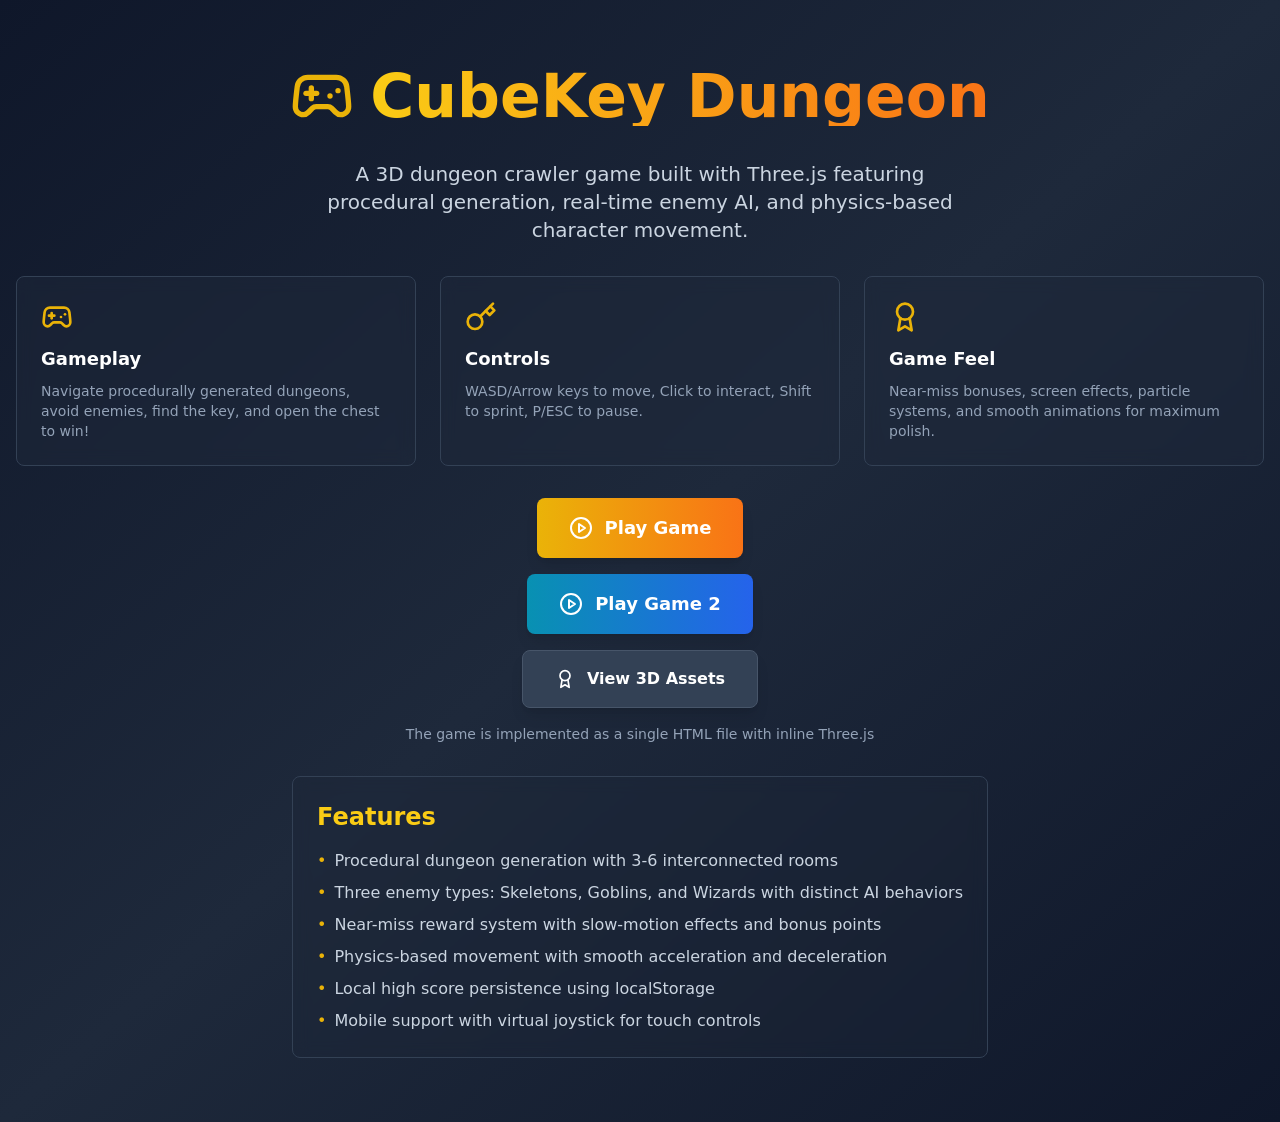
==== index.html @ 013eb05b "Updates" ====
<!doctype html>
<html lang="en">
  <head>
    <meta charset="UTF-8" />
    <link rel="icon" type="image/svg+xml" href="/vite.svg" />
    <meta name="viewport" content="width=device-width, initial-scale=1.0" />
    <title>Three.js Web App Development</title>
    <meta property="og:image" content="https://bolt.new/static/og_default.png" />
    <meta name="twitter:card" content="summary_large_image" />
    <meta name="twitter:image" content="https://bolt.new/static/og_default.png" />
    <script type="module" crossorigin src="/assets/index-D_ZJsacf.js"></script>
    <link rel="stylesheet" crossorigin href="/assets/index-obFnwExK.css">
  </head>
  <body>
    <div id="root"></div>
  </body>
</html>
---- assets/index-obFnwExK.css ----
*,:before,:after{--tw-border-spacing-x: 0;--tw-border-spacing-y: 0;--tw-translate-x: 0;--tw-translate-y: 0;--tw-rotate: 0;--tw-skew-x: 0;--tw-skew-y: 0;--tw-scale-x: 1;--tw-scale-y: 1;--tw-pan-x: ;--tw-pan-y: ;--tw-pinch-zoom: ;--tw-scroll-snap-strictness: proximity;--tw-gradient-from-position: ;--tw-gradient-via-position: ;--tw-gradient-to-position: ;--tw-ordinal: ;--tw-slashed-zero: ;--tw-numeric-figure: ;--tw-numeric-spacing: ;--tw-numeric-fraction: ;--tw-ring-inset: ;--tw-ring-offset-width: 0px;--tw-ring-offset-color: #fff;--tw-ring-color: rgb(59 130 246 / .5);--tw-ring-offset-shadow: 0 0 #0000;--tw-ring-shadow: 0 0 #0000;--tw-shadow: 0 0 #0000;--tw-shadow-colored: 0 0 #0000;--tw-blur: ;--tw-brightness: ;--tw-contrast: ;--tw-grayscale: ;--tw-hue-rotate: ;--tw-invert: ;--tw-saturate: ;--tw-sepia: ;--tw-drop-shadow: ;--tw-backdrop-blur: ;--tw-backdrop-brightness: ;--tw-backdrop-contrast: ;--tw-backdrop-grayscale: ;--tw-backdrop-hue-rotate: ;--tw-backdrop-invert: ;--tw-backdrop-opacity: ;--tw-backdrop-saturate: ;--tw-backdrop-sepia: ;--tw-contain-size: ;--tw-contain-layout: ;--tw-contain-paint: ;--tw-contain-style: }::backdrop{--tw-border-spacing-x: 0;--tw-border-spacing-y: 0;--tw-translate-x: 0;--tw-translate-y: 0;--tw-rotate: 0;--tw-skew-x: 0;--tw-skew-y: 0;--tw-scale-x: 1;--tw-scale-y: 1;--tw-pan-x: ;--tw-pan-y: ;--tw-pinch-zoom: ;--tw-scroll-snap-strictness: proximity;--tw-gradient-from-position: ;--tw-gradient-via-position: ;--tw-gradient-to-position: ;--tw-ordinal: ;--tw-slashed-zero: ;--tw-numeric-figure: ;--tw-numeric-spacing: ;--tw-numeric-fraction: ;--tw-ring-inset: ;--tw-ring-offset-width: 0px;--tw-ring-offset-color: #fff;--tw-ring-color: rgb(59 130 246 / .5);--tw-ring-offset-shadow: 0 0 #0000;--tw-ring-shadow: 0 0 #0000;--tw-shadow: 0 0 #0000;--tw-shadow-colored: 0 0 #0000;--tw-blur: ;--tw-brightness: ;--tw-contrast: ;--tw-grayscale: ;--tw-hue-rotate: ;--tw-invert: ;--tw-saturate: ;--tw-sepia: ;--tw-drop-shadow: ;--tw-backdrop-blur: ;--tw-backdrop-brightness: ;--tw-backdrop-contrast: ;--tw-backdrop-grayscale: ;--tw-backdrop-hue-rotate: ;--tw-backdrop-invert: ;--tw-backdrop-opacity: ;--tw-backdrop-saturate: ;--tw-backdrop-sepia: ;--tw-contain-size: ;--tw-contain-layout: ;--tw-contain-paint: ;--tw-contain-style: }*,:before,:after{box-sizing:border-box;border-width:0;border-style:solid;border-color:#e5e7eb}:before,:after{--tw-content: ""}html,:host{line-height:1.5;-webkit-text-size-adjust:100%;-moz-tab-size:4;-o-tab-size:4;tab-size:4;font-family:ui-sans-serif,system-ui,sans-serif,"Apple Color Emoji","Segoe UI Emoji",Segoe UI Symbol,"Noto Color Emoji";font-feature-settings:normal;font-variation-settings:normal;-webkit-tap-highlight-color:transparent}body{margin:0;line-height:inherit}hr{height:0;color:inherit;border-top-width:1px}abbr:where([title]){-webkit-text-decoration:underline dotted;text-decoration:underline dotted}h1,h2,h3,h4,h5,h6{font-size:inherit;font-weight:inherit}a{color:inherit;text-decoration:inherit}b,strong{font-weight:bolder}code,kbd,samp,pre{font-family:ui-monospace,SFMono-Regular,Menlo,Monaco,Consolas,Liberation Mono,Courier New,monospace;font-feature-settings:normal;font-variation-settings:normal;font-size:1em}small{font-size:80%}sub,sup{font-size:75%;line-height:0;position:relative;vertical-align:baseline}sub{bottom:-.25em}sup{top:-.5em}table{text-indent:0;border-color:inherit;border-collapse:collapse}button,input,optgroup,select,textarea{font-family:inherit;font-feature-settings:inherit;font-variation-settings:inherit;font-size:100%;font-weight:inherit;line-height:inherit;letter-spacing:inherit;color:inherit;margin:0;padding:0}button,select{text-transform:none}button,input:where([type=button]),input:where([type=reset]),input:where([type=submit]){-webkit-appearance:button;background-color:transparent;background-image:none}:-moz-focusring{outline:auto}:-moz-ui-invalid{box-shadow:none}progress{vertical-align:baseline}::-webkit-inner-spin-button,::-webkit-outer-spin-button{height:auto}[type=search]{-webkit-appearance:textfield;outline-offset:-2px}::-webkit-search-decoration{-webkit-appearance:none}::-webkit-file-upload-button{-webkit-appearance:button;font:inherit}summary{display:list-item}blockquote,dl,dd,h1,h2,h3,h4,h5,h6,hr,figure,p,pre{margin:0}fieldset{margin:0;padding:0}legend{padding:0}ol,ul,menu{list-style:none;margin:0;padding:0}dialog{padding:0}textarea{resize:vertical}input::-moz-placeholder,textarea::-moz-placeholder{opacity:1;color:#9ca3af}input::placeholder,textarea::placeholder{opacity:1;color:#9ca3af}button,[role=button]{cursor:pointer}:disabled{cursor:default}img,svg,video,canvas,audio,iframe,embed,object{display:block;vertical-align:middle}img,video{max-width:100%;height:auto}[hidden]:where(:not([hidden=until-found])){display:none}.container{width:100%}@media (min-width: 640px){.container{max-width:640px}}@media (min-width: 768px){.container{max-width:768px}}@media (min-width: 1024px){.container{max-width:1024px}}@media (min-width: 1280px){.container{max-width:1280px}}@media (min-width: 1536px){.container{max-width:1536px}}.mx-auto{margin-left:auto;margin-right:auto}.mb-2{margin-bottom:.5rem}.mb-3{margin-bottom:.75rem}.mb-4{margin-bottom:1rem}.mr-2{margin-right:.5rem}.mt-12{margin-top:3rem}.mt-8{margin-top:2rem}.inline{display:inline}.flex{display:flex}.grid{display:grid}.h-16{height:4rem}.h-5{height:1.25rem}.h-6{height:1.5rem}.h-8{height:2rem}.min-h-screen{min-height:100vh}.w-16{width:4rem}.w-5{width:1.25rem}.w-6{width:1.5rem}.w-8{width:2rem}.max-w-2xl{max-width:42rem}.max-w-3xl{max-width:48rem}.transform{transform:translate(var(--tw-translate-x),var(--tw-translate-y)) rotate(var(--tw-rotate)) skew(var(--tw-skew-x)) skewY(var(--tw-skew-y)) scaleX(var(--tw-scale-x)) scaleY(var(--tw-scale-y))}.grid-cols-1{grid-template-columns:repeat(1,minmax(0,1fr))}.flex-col{flex-direction:column}.items-start{align-items:flex-start}.items-center{align-items:center}.justify-center{justify-content:center}.gap-6{gap:1.5rem}.space-x-3>:not([hidden])~:not([hidden]){--tw-space-x-reverse: 0;margin-right:calc(.75rem * var(--tw-space-x-reverse));margin-left:calc(.75rem * calc(1 - var(--tw-space-x-reverse)))}.space-x-4>:not([hidden])~:not([hidden]){--tw-space-x-reverse: 0;margin-right:calc(1rem * var(--tw-space-x-reverse));margin-left:calc(1rem * calc(1 - var(--tw-space-x-reverse)))}.space-y-2>:not([hidden])~:not([hidden]){--tw-space-y-reverse: 0;margin-top:calc(.5rem * calc(1 - var(--tw-space-y-reverse)));margin-bottom:calc(.5rem * var(--tw-space-y-reverse))}.space-y-4>:not([hidden])~:not([hidden]){--tw-space-y-reverse: 0;margin-top:calc(1rem * calc(1 - var(--tw-space-y-reverse)));margin-bottom:calc(1rem * var(--tw-space-y-reverse))}.space-y-8>:not([hidden])~:not([hidden]){--tw-space-y-reverse: 0;margin-top:calc(2rem * calc(1 - var(--tw-space-y-reverse)));margin-bottom:calc(2rem * var(--tw-space-y-reverse))}.rounded-lg{border-radius:.5rem}.border{border-width:1px}.border-slate-600{--tw-border-opacity: 1;border-color:rgb(71 85 105 / var(--tw-border-opacity, 1))}.border-slate-700{--tw-border-opacity: 1;border-color:rgb(51 65 85 / var(--tw-border-opacity, 1))}.bg-slate-700{--tw-bg-opacity: 1;background-color:rgb(51 65 85 / var(--tw-bg-opacity, 1))}.bg-slate-800\/30{background-color:#1e293b4d}.bg-slate-800\/50{background-color:#1e293b80}.bg-gradient-to-br{background-image:linear-gradient(to bottom right,var(--tw-gradient-stops))}.bg-gradient-to-r{background-image:linear-gradient(to right,var(--tw-gradient-stops))}.from-cyan-600{--tw-gradient-from: #0891b2 var(--tw-gradient-from-position);--tw-gradient-to: rgb(8 145 178 / 0) var(--tw-gradient-to-position);--tw-gradient-stops: var(--tw-gradient-from), var(--tw-gradient-to)}.from-slate-900{--tw-gradient-from: #0f172a var(--tw-gradient-from-position);--tw-gradient-to: rgb(15 23 42 / 0) var(--tw-gradient-to-position);--tw-gradient-stops: var(--tw-gradient-from), var(--tw-gradient-to)}.from-yellow-400{--tw-gradient-from: #facc15 var(--tw-gradient-from-position);--tw-gradient-to: rgb(250 204 21 / 0) var(--tw-gradient-to-position);--tw-gradient-stops: var(--tw-gradient-from), var(--tw-gradient-to)}.from-yellow-500{--tw-gradient-from: #eab308 var(--tw-gradient-from-position);--tw-gradient-to: rgb(234 179 8 / 0) var(--tw-gradient-to-position);--tw-gradient-stops: var(--tw-gradient-from), var(--tw-gradient-to)}.via-slate-800{--tw-gradient-to: rgb(30 41 59 / 0) var(--tw-gradient-to-position);--tw-gradient-stops: var(--tw-gradient-from), #1e293b var(--tw-gradient-via-position), var(--tw-gradient-to)}.to-blue-600{--tw-gradient-to: #2563eb var(--tw-gradient-to-position)}.to-orange-500{--tw-gradient-to: #f97316 var(--tw-gradient-to-position)}.to-slate-900{--tw-gradient-to: #0f172a var(--tw-gradient-to-position)}.bg-clip-text{-webkit-background-clip:text;background-clip:text}.p-6{padding:1.5rem}.px-4{padding-left:1rem;padding-right:1rem}.px-8{padding-left:2rem;padding-right:2rem}.py-16{padding-top:4rem;padding-bottom:4rem}.py-4{padding-top:1rem;padding-bottom:1rem}.text-center{text-align:center}.text-2xl{font-size:1.5rem;line-height:2rem}.text-6xl{font-size:3.75rem;line-height:1}.text-base{font-size:1rem;line-height:1.5rem}.text-lg{font-size:1.125rem;line-height:1.75rem}.text-sm{font-size:.875rem;line-height:1.25rem}.text-xl{font-size:1.25rem;line-height:1.75rem}.font-bold{font-weight:700}.font-semibold{font-weight:600}.text-slate-300{--tw-text-opacity: 1;color:rgb(203 213 225 / var(--tw-text-opacity, 1))}.text-slate-400{--tw-text-opacity: 1;color:rgb(148 163 184 / var(--tw-text-opacity, 1))}.text-transparent{color:transparent}.text-white{--tw-text-opacity: 1;color:rgb(255 255 255 / var(--tw-text-opacity, 1))}.text-yellow-400{--tw-text-opacity: 1;color:rgb(250 204 21 / var(--tw-text-opacity, 1))}.text-yellow-500{--tw-text-opacity: 1;color:rgb(234 179 8 / var(--tw-text-opacity, 1))}.shadow-lg{--tw-shadow: 0 10px 15px -3px rgb(0 0 0 / .1), 0 4px 6px -4px rgb(0 0 0 / .1);--tw-shadow-colored: 0 10px 15px -3px var(--tw-shadow-color), 0 4px 6px -4px var(--tw-shadow-color);box-shadow:var(--tw-ring-offset-shadow, 0 0 #0000),var(--tw-ring-shadow, 0 0 #0000),var(--tw-shadow)}.backdrop-blur{--tw-backdrop-blur: blur(8px);-webkit-backdrop-filter:var(--tw-backdrop-blur) var(--tw-backdrop-brightness) var(--tw-backdrop-contrast) var(--tw-backdrop-grayscale) var(--tw-backdrop-hue-rotate) var(--tw-backdrop-invert) var(--tw-backdrop-opacity) var(--tw-backdrop-saturate) var(--tw-backdrop-sepia);backdrop-filter:var(--tw-backdrop-blur) var(--tw-backdrop-brightness) var(--tw-backdrop-contrast) var(--tw-backdrop-grayscale) var(--tw-backdrop-hue-rotate) var(--tw-backdrop-invert) var(--tw-backdrop-opacity) var(--tw-backdrop-saturate) var(--tw-backdrop-sepia)}.transition-all{transition-property:all;transition-timing-function:cubic-bezier(.4,0,.2,1);transition-duration:.15s}.hover\:scale-105:hover{--tw-scale-x: 1.05;--tw-scale-y: 1.05;transform:translate(var(--tw-translate-x),var(--tw-translate-y)) rotate(var(--tw-rotate)) skew(var(--tw-skew-x)) skewY(var(--tw-skew-y)) scaleX(var(--tw-scale-x)) scaleY(var(--tw-scale-y))}.hover\:bg-slate-600:hover{--tw-bg-opacity: 1;background-color:rgb(71 85 105 / var(--tw-bg-opacity, 1))}.hover\:from-cyan-500:hover{--tw-gradient-from: #06b6d4 var(--tw-gradient-from-position);--tw-gradient-to: rgb(6 182 212 / 0) var(--tw-gradient-to-position);--tw-gradient-stops: var(--tw-gradient-from), var(--tw-gradient-to)}.hover\:from-yellow-400:hover{--tw-gradient-from: #facc15 var(--tw-gradient-from-position);--tw-gradient-to: rgb(250 204 21 / 0) var(--tw-gradient-to-position);--tw-gradient-stops: var(--tw-gradient-from), var(--tw-gradient-to)}.hover\:to-blue-500:hover{--tw-gradient-to: #3b82f6 var(--tw-gradient-to-position)}.hover\:to-orange-400:hover{--tw-gradient-to: #fb923c var(--tw-gradient-to-position)}@media (min-width: 768px){.md\:grid-cols-3{grid-template-columns:repeat(3,minmax(0,1fr))}}
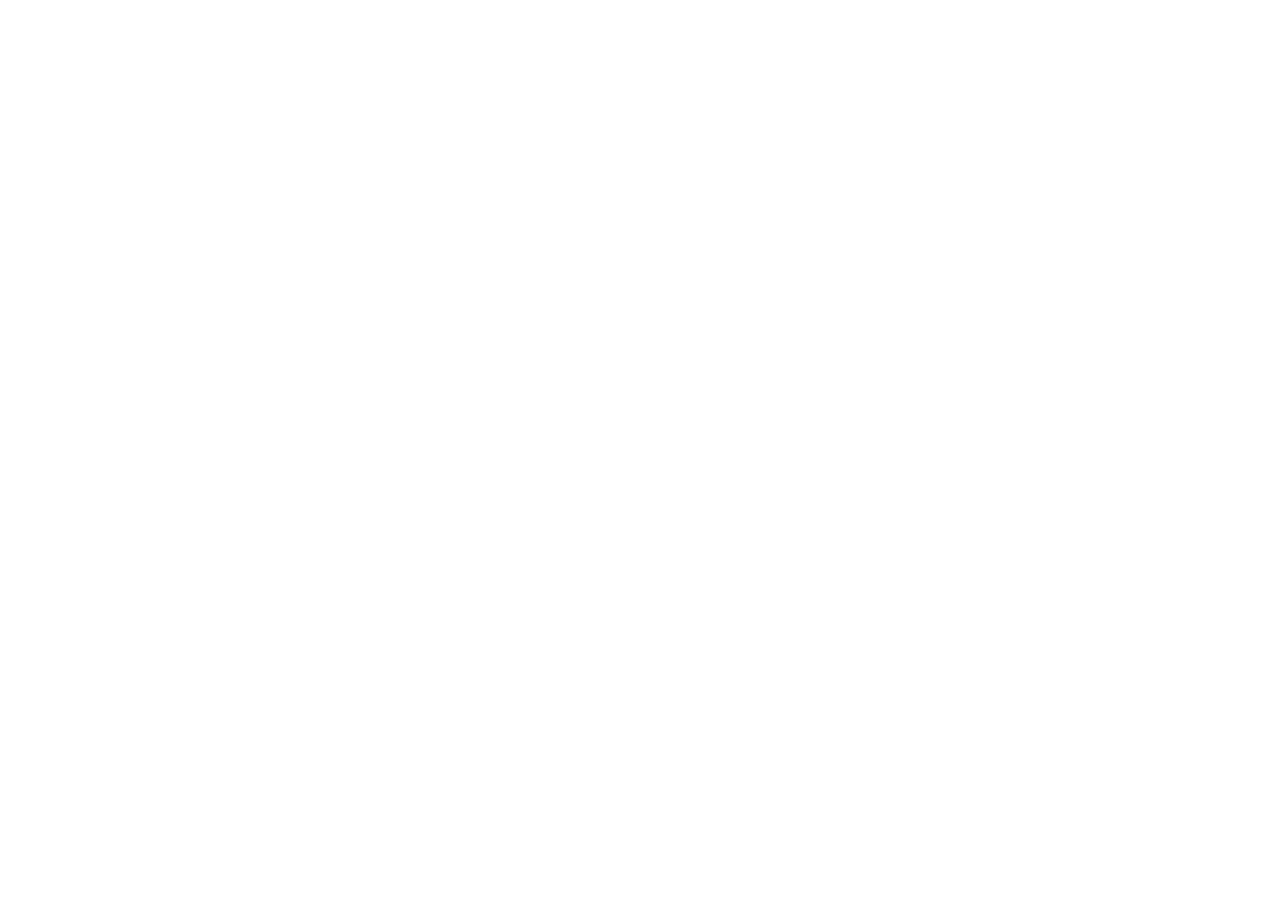
==== commit db9873e3: "Updates" ====
--- a/index.html
+++ b/index.html
@@ -8,8 +8,8 @@
     <meta property="og:image" content="https://bolt.new/static/og_default.png" />
     <meta name="twitter:card" content="summary_large_image" />
     <meta name="twitter:image" content="https://bolt.new/static/og_default.png" />
-    <script type="module" crossorigin src="/assets/index-D_ZJsacf.js"></script>
-    <link rel="stylesheet" crossorigin href="/assets/index-obFnwExK.css">
+    <script type="module" crossorigin src="/jkai009-web/assets/index-CWbqU-vO.js"></script>
+    <link rel="stylesheet" crossorigin href="/jkai009-web/assets/index-obFnwExK.css">
   </head>
   <body>
     <div id="root"></div>
